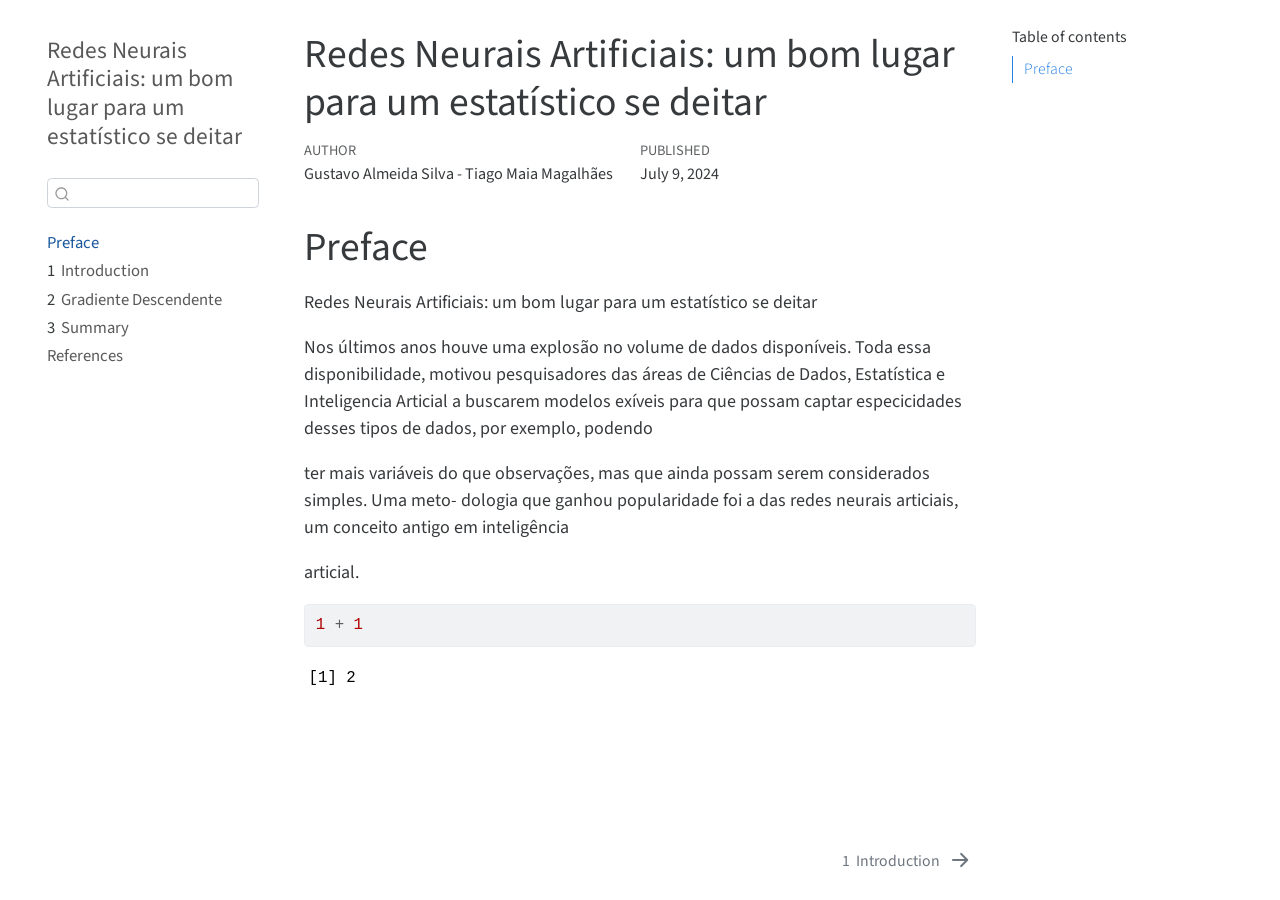
==== _book/index.html @ d8105ece "inital commit" ====
<!DOCTYPE html>
<html xmlns="http://www.w3.org/1999/xhtml" lang="en" xml:lang="en"><head>

<meta charset="utf-8">
<meta name="generator" content="quarto-1.2.280">

<meta name="viewport" content="width=device-width, initial-scale=1.0, user-scalable=yes">

<meta name="author" content="Gustavo Almeida Silva - Tiago Maia Magalhães">
<meta name="dcterms.date" content="2024-07-09">

<title>Redes Neurais Artificiais: um bom lugar para um estatístico se deitar</title>
<style>
code{white-space: pre-wrap;}
span.smallcaps{font-variant: small-caps;}
div.columns{display: flex; gap: min(4vw, 1.5em);}
div.column{flex: auto; overflow-x: auto;}
div.hanging-indent{margin-left: 1.5em; text-indent: -1.5em;}
ul.task-list{list-style: none;}
ul.task-list li input[type="checkbox"] {
  width: 0.8em;
  margin: 0 0.8em 0.2em -1.6em;
  vertical-align: middle;
}
pre > code.sourceCode { white-space: pre; position: relative; }
pre > code.sourceCode > span { display: inline-block; line-height: 1.25; }
pre > code.sourceCode > span:empty { height: 1.2em; }
.sourceCode { overflow: visible; }
code.sourceCode > span { color: inherit; text-decoration: inherit; }
div.sourceCode { margin: 1em 0; }
pre.sourceCode { margin: 0; }
@media screen {
div.sourceCode { overflow: auto; }
}
@media print {
pre > code.sourceCode { white-space: pre-wrap; }
pre > code.sourceCode > span { text-indent: -5em; padding-left: 5em; }
}
pre.numberSource code
  { counter-reset: source-line 0; }
pre.numberSource code > span
  { position: relative; left: -4em; counter-increment: source-line; }
pre.numberSource code > span > a:first-child::before
  { content: counter(source-line);
    position: relative; left: -1em; text-align: right; vertical-align: baseline;
    border: none; display: inline-block;
    -webkit-touch-callout: none; -webkit-user-select: none;
    -khtml-user-select: none; -moz-user-select: none;
    -ms-user-select: none; user-select: none;
    padding: 0 4px; width: 4em;
    color: #aaaaaa;
  }
pre.numberSource { margin-left: 3em; border-left: 1px solid #aaaaaa;  padding-left: 4px; }
div.sourceCode
  {   }
@media screen {
pre > code.sourceCode > span > a:first-child::before { text-decoration: underline; }
}
code span.al { color: #ff0000; font-weight: bold; } /* Alert */
code span.an { color: #60a0b0; font-weight: bold; font-style: italic; } /* Annotation */
code span.at { color: #7d9029; } /* Attribute */
code span.bn { color: #40a070; } /* BaseN */
code span.bu { color: #008000; } /* BuiltIn */
code span.cf { color: #007020; font-weight: bold; } /* ControlFlow */
code span.ch { color: #4070a0; } /* Char */
code span.cn { color: #880000; } /* Constant */
code span.co { color: #60a0b0; font-style: italic; } /* Comment */
code span.cv { color: #60a0b0; font-weight: bold; font-style: italic; } /* CommentVar */
code span.do { color: #ba2121; font-style: italic; } /* Documentation */
code span.dt { color: #902000; } /* DataType */
code span.dv { color: #40a070; } /* DecVal */
code span.er { color: #ff0000; font-weight: bold; } /* Error */
code span.ex { } /* Extension */
code span.fl { color: #40a070; } /* Float */
code span.fu { color: #06287e; } /* Function */
code span.im { color: #008000; font-weight: bold; } /* Import */
code span.in { color: #60a0b0; font-weight: bold; font-style: italic; } /* Information */
code span.kw { color: #007020; font-weight: bold; } /* Keyword */
code span.op { color: #666666; } /* Operator */
code span.ot { color: #007020; } /* Other */
code span.pp { color: #bc7a00; } /* Preprocessor */
code span.sc { color: #4070a0; } /* SpecialChar */
code span.ss { color: #bb6688; } /* SpecialString */
code span.st { color: #4070a0; } /* String */
code span.va { color: #19177c; } /* Variable */
code span.vs { color: #4070a0; } /* VerbatimString */
code span.wa { color: #60a0b0; font-weight: bold; font-style: italic; } /* Warning */
</style>


<script src="site_libs/quarto-nav/quarto-nav.js"></script>
<script src="site_libs/quarto-nav/headroom.min.js"></script>
<script src="site_libs/clipboard/clipboard.min.js"></script>
<script src="site_libs/quarto-search/autocomplete.umd.js"></script>
<script src="site_libs/quarto-search/fuse.min.js"></script>
<script src="site_libs/quarto-search/quarto-search.js"></script>
<meta name="quarto:offset" content="./">
<link href="./intro.html" rel="next">
<script src="site_libs/quarto-html/quarto.js"></script>
<script src="site_libs/quarto-html/popper.min.js"></script>
<script src="site_libs/quarto-html/tippy.umd.min.js"></script>
<script src="site_libs/quarto-html/anchor.min.js"></script>
<link href="site_libs/quarto-html/tippy.css" rel="stylesheet">
<link href="site_libs/quarto-html/quarto-syntax-highlighting.css" rel="stylesheet" id="quarto-text-highlighting-styles">
<script src="site_libs/bootstrap/bootstrap.min.js"></script>
<link href="site_libs/bootstrap/bootstrap-icons.css" rel="stylesheet">
<link href="site_libs/bootstrap/bootstrap.min.css" rel="stylesheet" id="quarto-bootstrap" data-mode="light">
<script id="quarto-search-options" type="application/json">{
  "location": "sidebar",
  "copy-button": false,
  "collapse-after": 3,
  "panel-placement": "start",
  "type": "textbox",
  "limit": 20,
  "language": {
    "search-no-results-text": "No results",
    "search-matching-documents-text": "matching documents",
    "search-copy-link-title": "Copy link to search",
    "search-hide-matches-text": "Hide additional matches",
    "search-more-match-text": "more match in this document",
    "search-more-matches-text": "more matches in this document",
    "search-clear-button-title": "Clear",
    "search-detached-cancel-button-title": "Cancel",
    "search-submit-button-title": "Submit"
  }
}</script>


</head>

<body class="nav-sidebar floating">

<div id="quarto-search-results"></div>
  <header id="quarto-header" class="headroom fixed-top">
  <nav class="quarto-secondary-nav" data-bs-toggle="collapse" data-bs-target="#quarto-sidebar" aria-controls="quarto-sidebar" aria-expanded="false" aria-label="Toggle sidebar navigation" onclick="if (window.quartoToggleHeadroom) { window.quartoToggleHeadroom(); }">
    <div class="container-fluid d-flex justify-content-between">
      <h1 class="quarto-secondary-nav-title">Redes Neurais Artificiais: um bom lugar para um estatístico se deitar</h1>
      <button type="button" class="quarto-btn-toggle btn" aria-label="Show secondary navigation">
        <i class="bi bi-chevron-right"></i>
      </button>
    </div>
  </nav>
</header>
<!-- content -->
<div id="quarto-content" class="quarto-container page-columns page-rows-contents page-layout-article">
<!-- sidebar -->
  <nav id="quarto-sidebar" class="sidebar collapse sidebar-navigation floating overflow-auto">
    <div class="pt-lg-2 mt-2 text-left sidebar-header">
    <div class="sidebar-title mb-0 py-0">
      <a href="./">Redes Neurais Artificiais: um bom lugar para um estatístico se deitar</a> 
    </div>
      </div>
      <div class="mt-2 flex-shrink-0 align-items-center">
        <div class="sidebar-search">
        <div id="quarto-search" class="" title="Search"></div>
        </div>
      </div>
    <div class="sidebar-menu-container"> 
    <ul class="list-unstyled mt-1">
        <li class="sidebar-item">
  <div class="sidebar-item-container"> 
  <a href="./index.html" class="sidebar-item-text sidebar-link active">Preface</a>
  </div>
</li>
        <li class="sidebar-item">
  <div class="sidebar-item-container"> 
  <a href="./intro.html" class="sidebar-item-text sidebar-link"><span class="chapter-number">1</span>&nbsp; <span class="chapter-title">Introduction</span></a>
  </div>
</li>
        <li class="sidebar-item">
  <div class="sidebar-item-container"> 
  <a href="./GD.html" class="sidebar-item-text sidebar-link"><span class="chapter-number">2</span>&nbsp; <span class="chapter-title">Gradiente Descendente</span></a>
  </div>
</li>
        <li class="sidebar-item">
  <div class="sidebar-item-container"> 
  <a href="./summary.html" class="sidebar-item-text sidebar-link"><span class="chapter-number">3</span>&nbsp; <span class="chapter-title">Summary</span></a>
  </div>
</li>
        <li class="sidebar-item">
  <div class="sidebar-item-container"> 
  <a href="./references.html" class="sidebar-item-text sidebar-link">References</a>
  </div>
</li>
    </ul>
    </div>
</nav>
<!-- margin-sidebar -->
    <div id="quarto-margin-sidebar" class="sidebar margin-sidebar">
        <nav id="TOC" role="doc-toc" class="toc-active">
    <h2 id="toc-title">Table of contents</h2>
   
  <ul>
  <li><a href="#preface" id="toc-preface" class="nav-link active" data-scroll-target="#preface">Preface</a></li>
  </ul>
</nav>
    </div>
<!-- main -->
<main class="content" id="quarto-document-content">

<header id="title-block-header" class="quarto-title-block default">
<div class="quarto-title">
<h1 class="title d-none d-lg-block">Redes Neurais Artificiais: um bom lugar para um estatístico se deitar</h1>
</div>



<div class="quarto-title-meta">

    <div>
    <div class="quarto-title-meta-heading">Author</div>
    <div class="quarto-title-meta-contents">
             <p>Gustavo Almeida Silva - Tiago Maia Magalhães </p>
          </div>
  </div>
    
    <div>
    <div class="quarto-title-meta-heading">Published</div>
    <div class="quarto-title-meta-contents">
      <p class="date">July 9, 2024</p>
    </div>
  </div>
  
    
  </div>
  

</header>

<section id="preface" class="level1 unnumbered">
<h1 class="unnumbered">Preface</h1>
<p>Redes Neurais Artificiais: um bom lugar para um estatístico se deitar</p>
<p>Nos últimos anos houve uma explosão no volume de dados disponíveis. Toda essa disponibilidade, motivou pesquisadores das áreas de Ciências de Dados, Estatística e Inteligencia Articial a buscarem modelos exíveis para que possam captar especicidades desses tipos de dados, por exemplo, podendo</p>
<p>ter mais variáveis do que observações, mas que ainda possam serem considerados simples. Uma meto- dologia que ganhou popularidade foi a das redes neurais articiais, um conceito antigo em inteligência</p>
<p>articial.</p>
<div class="cell">
<div class="sourceCode cell-code" id="cb1"><pre class="sourceCode r code-with-copy"><code class="sourceCode r"><span id="cb1-1"><a href="#cb1-1" aria-hidden="true" tabindex="-1"></a><span class="dv">1</span> <span class="sc">+</span> <span class="dv">1</span></span></code><button title="Copy to Clipboard" class="code-copy-button"><i class="bi"></i></button></pre></div>
<div class="cell-output cell-output-stdout">
<pre><code>[1] 2</code></pre>
</div>
</div>


</section>

</main> <!-- /main -->
<script id="quarto-html-after-body" type="application/javascript">
window.document.addEventListener("DOMContentLoaded", function (event) {
  const toggleBodyColorMode = (bsSheetEl) => {
    const mode = bsSheetEl.getAttribute("data-mode");
    const bodyEl = window.document.querySelector("body");
    if (mode === "dark") {
      bodyEl.classList.add("quarto-dark");
      bodyEl.classList.remove("quarto-light");
    } else {
      bodyEl.classList.add("quarto-light");
      bodyEl.classList.remove("quarto-dark");
    }
  }
  const toggleBodyColorPrimary = () => {
    const bsSheetEl = window.document.querySelector("link#quarto-bootstrap");
    if (bsSheetEl) {
      toggleBodyColorMode(bsSheetEl);
    }
  }
  toggleBodyColorPrimary();  
  const icon = "";
  const anchorJS = new window.AnchorJS();
  anchorJS.options = {
    placement: 'right',
    icon: icon
  };
  anchorJS.add('.anchored');
  const clipboard = new window.ClipboardJS('.code-copy-button', {
    target: function(trigger) {
      return trigger.previousElementSibling;
    }
  });
  clipboard.on('success', function(e) {
    // button target
    const button = e.trigger;
    // don't keep focus
    button.blur();
    // flash "checked"
    button.classList.add('code-copy-button-checked');
    var currentTitle = button.getAttribute("title");
    button.setAttribute("title", "Copied!");
    let tooltip;
    if (window.bootstrap) {
      button.setAttribute("data-bs-toggle", "tooltip");
      button.setAttribute("data-bs-placement", "left");
      button.setAttribute("data-bs-title", "Copied!");
      tooltip = new bootstrap.Tooltip(button, 
        { trigger: "manual", 
          customClass: "code-copy-button-tooltip",
          offset: [0, -8]});
      tooltip.show();    
    }
    setTimeout(function() {
      if (tooltip) {
        tooltip.hide();
        button.removeAttribute("data-bs-title");
        button.removeAttribute("data-bs-toggle");
        button.removeAttribute("data-bs-placement");
      }
      button.setAttribute("title", currentTitle);
      button.classList.remove('code-copy-button-checked');
    }, 1000);
    // clear code selection
    e.clearSelection();
  });
  function tippyHover(el, contentFn) {
    const config = {
      allowHTML: true,
      content: contentFn,
      maxWidth: 500,
      delay: 100,
      arrow: false,
      appendTo: function(el) {
          return el.parentElement;
      },
      interactive: true,
      interactiveBorder: 10,
      theme: 'quarto',
      placement: 'bottom-start'
    };
    window.tippy(el, config); 
  }
  const noterefs = window.document.querySelectorAll('a[role="doc-noteref"]');
  for (var i=0; i<noterefs.length; i++) {
    const ref = noterefs[i];
    tippyHover(ref, function() {
      // use id or data attribute instead here
      let href = ref.getAttribute('data-footnote-href') || ref.getAttribute('href');
      try { href = new URL(href).hash; } catch {}
      const id = href.replace(/^#\/?/, "");
      const note = window.document.getElementById(id);
      return note.innerHTML;
    });
  }
  const findCites = (el) => {
    const parentEl = el.parentElement;
    if (parentEl) {
      const cites = parentEl.dataset.cites;
      if (cites) {
        return {
          el,
          cites: cites.split(' ')
        };
      } else {
        return findCites(el.parentElement)
      }
    } else {
      return undefined;
    }
  };
  var bibliorefs = window.document.querySelectorAll('a[role="doc-biblioref"]');
  for (var i=0; i<bibliorefs.length; i++) {
    const ref = bibliorefs[i];
    const citeInfo = findCites(ref);
    if (citeInfo) {
      tippyHover(citeInfo.el, function() {
        var popup = window.document.createElement('div');
        citeInfo.cites.forEach(function(cite) {
          var citeDiv = window.document.createElement('div');
          citeDiv.classList.add('hanging-indent');
          citeDiv.classList.add('csl-entry');
          var biblioDiv = window.document.getElementById('ref-' + cite);
          if (biblioDiv) {
            citeDiv.innerHTML = biblioDiv.innerHTML;
          }
          popup.appendChild(citeDiv);
        });
        return popup.innerHTML;
      });
    }
  }
});
</script>
<nav class="page-navigation">
  <div class="nav-page nav-page-previous">
  </div>
  <div class="nav-page nav-page-next">
      <a href="./intro.html" class="pagination-link">
        <span class="nav-page-text"><span class="chapter-number">1</span>&nbsp; <span class="chapter-title">Introduction</span></span> <i class="bi bi-arrow-right-short"></i>
      </a>
  </div>
</nav>
</div> <!-- /content -->



</body></html>
---- _book/site_libs/quarto-html/tippy.css ----
.tippy-box[data-animation=fade][data-state=hidden]{opacity:0}[data-tippy-root]{max-width:calc(100vw - 10px)}.tippy-box{position:relative;background-color:#333;color:#fff;border-radius:4px;font-size:14px;line-height:1.4;white-space:normal;outline:0;transition-property:transform,visibility,opacity}.tippy-box[data-placement^=top]>.tippy-arrow{bottom:0}.tippy-box[data-placement^=top]>.tippy-arrow:before{bottom:-7px;left:0;border-width:8px 8px 0;border-top-color:initial;transform-origin:center top}.tippy-box[data-placement^=bottom]>.tippy-arrow{top:0}.tippy-box[data-placement^=bottom]>.tippy-arrow:before{top:-7px;left:0;border-width:0 8px 8px;border-bottom-color:initial;transform-origin:center bottom}.tippy-box[data-placement^=left]>.tippy-arrow{right:0}.tippy-box[data-placement^=left]>.tippy-arrow:before{border-width:8px 0 8px 8px;border-left-color:initial;right:-7px;transform-origin:center left}.tippy-box[data-placement^=right]>.tippy-arrow{left:0}.tippy-box[data-placement^=right]>.tippy-arrow:before{left:-7px;border-width:8px 8px 8px 0;border-right-color:initial;transform-origin:center right}.tippy-box[data-inertia][data-state=visible]{transition-timing-function:cubic-bezier(.54,1.5,.38,1.11)}.tippy-arrow{width:16px;height:16px;color:#333}.tippy-arrow:before{content:"";position:absolute;border-color:transparent;border-style:solid}.tippy-content{position:relative;padding:5px 9px;z-index:1}
---- _book/site_libs/quarto-html/quarto-syntax-highlighting.css ----
/* quarto syntax highlight colors */
:root {
  --quarto-hl-ot-color: #003B4F;
  --quarto-hl-at-color: #657422;
  --quarto-hl-ss-color: #20794D;
  --quarto-hl-an-color: #5E5E5E;
  --quarto-hl-fu-color: #4758AB;
  --quarto-hl-st-color: #20794D;
  --quarto-hl-cf-color: #003B4F;
  --quarto-hl-op-color: #5E5E5E;
  --quarto-hl-er-color: #AD0000;
  --quarto-hl-bn-color: #AD0000;
  --quarto-hl-al-color: #AD0000;
  --quarto-hl-va-color: #111111;
  --quarto-hl-bu-color: inherit;
  --quarto-hl-ex-color: inherit;
  --quarto-hl-pp-color: #AD0000;
  --quarto-hl-in-color: #5E5E5E;
  --quarto-hl-vs-color: #20794D;
  --quarto-hl-wa-color: #5E5E5E;
  --quarto-hl-do-color: #5E5E5E;
  --quarto-hl-im-color: #00769E;
  --quarto-hl-ch-color: #20794D;
  --quarto-hl-dt-color: #AD0000;
  --quarto-hl-fl-color: #AD0000;
  --quarto-hl-co-color: #5E5E5E;
  --quarto-hl-cv-color: #5E5E5E;
  --quarto-hl-cn-color: #8f5902;
  --quarto-hl-sc-color: #5E5E5E;
  --quarto-hl-dv-color: #AD0000;
  --quarto-hl-kw-color: #003B4F;
}

/* other quarto variables */
:root {
  --quarto-font-monospace: SFMono-Regular, Menlo, Monaco, Consolas, "Liberation Mono", "Courier New", monospace;
}

pre > code.sourceCode > span {
  color: #003B4F;
}

code span {
  color: #003B4F;
}

code.sourceCode > span {
  color: #003B4F;
}

div.sourceCode,
div.sourceCode pre.sourceCode {
  color: #003B4F;
}

code span.ot {
  color: #003B4F;
}

code span.at {
  color: #657422;
}

code span.ss {
  color: #20794D;
}

code span.an {
  color: #5E5E5E;
}

code span.fu {
  color: #4758AB;
}

code span.st {
  color: #20794D;
}

code span.cf {
  color: #003B4F;
}

code span.op {
  color: #5E5E5E;
}

code span.er {
  color: #AD0000;
}

code span.bn {
  color: #AD0000;
}

code span.al {
  color: #AD0000;
}

code span.va {
  color: #111111;
}

code span.pp {
  color: #AD0000;
}

code span.in {
  color: #5E5E5E;
}

code span.vs {
  color: #20794D;
}

code span.wa {
  color: #5E5E5E;
  font-style: italic;
}

code span.do {
  color: #5E5E5E;
  font-style: italic;
}

code span.im {
  color: #00769E;
}

code span.ch {
  color: #20794D;
}

code span.dt {
  color: #AD0000;
}

code span.fl {
  color: #AD0000;
}

code span.co {
  color: #5E5E5E;
}

code span.cv {
  color: #5E5E5E;
  font-style: italic;
}

code span.cn {
  color: #8f5902;
}

code span.sc {
  color: #5E5E5E;
}

code span.dv {
  color: #AD0000;
}

code span.kw {
  color: #003B4F;
}

.prevent-inlining {
  content: "</";
}

/*# sourceMappingURL=debc5d5d77c3f9108843748ff7464032.css.map */
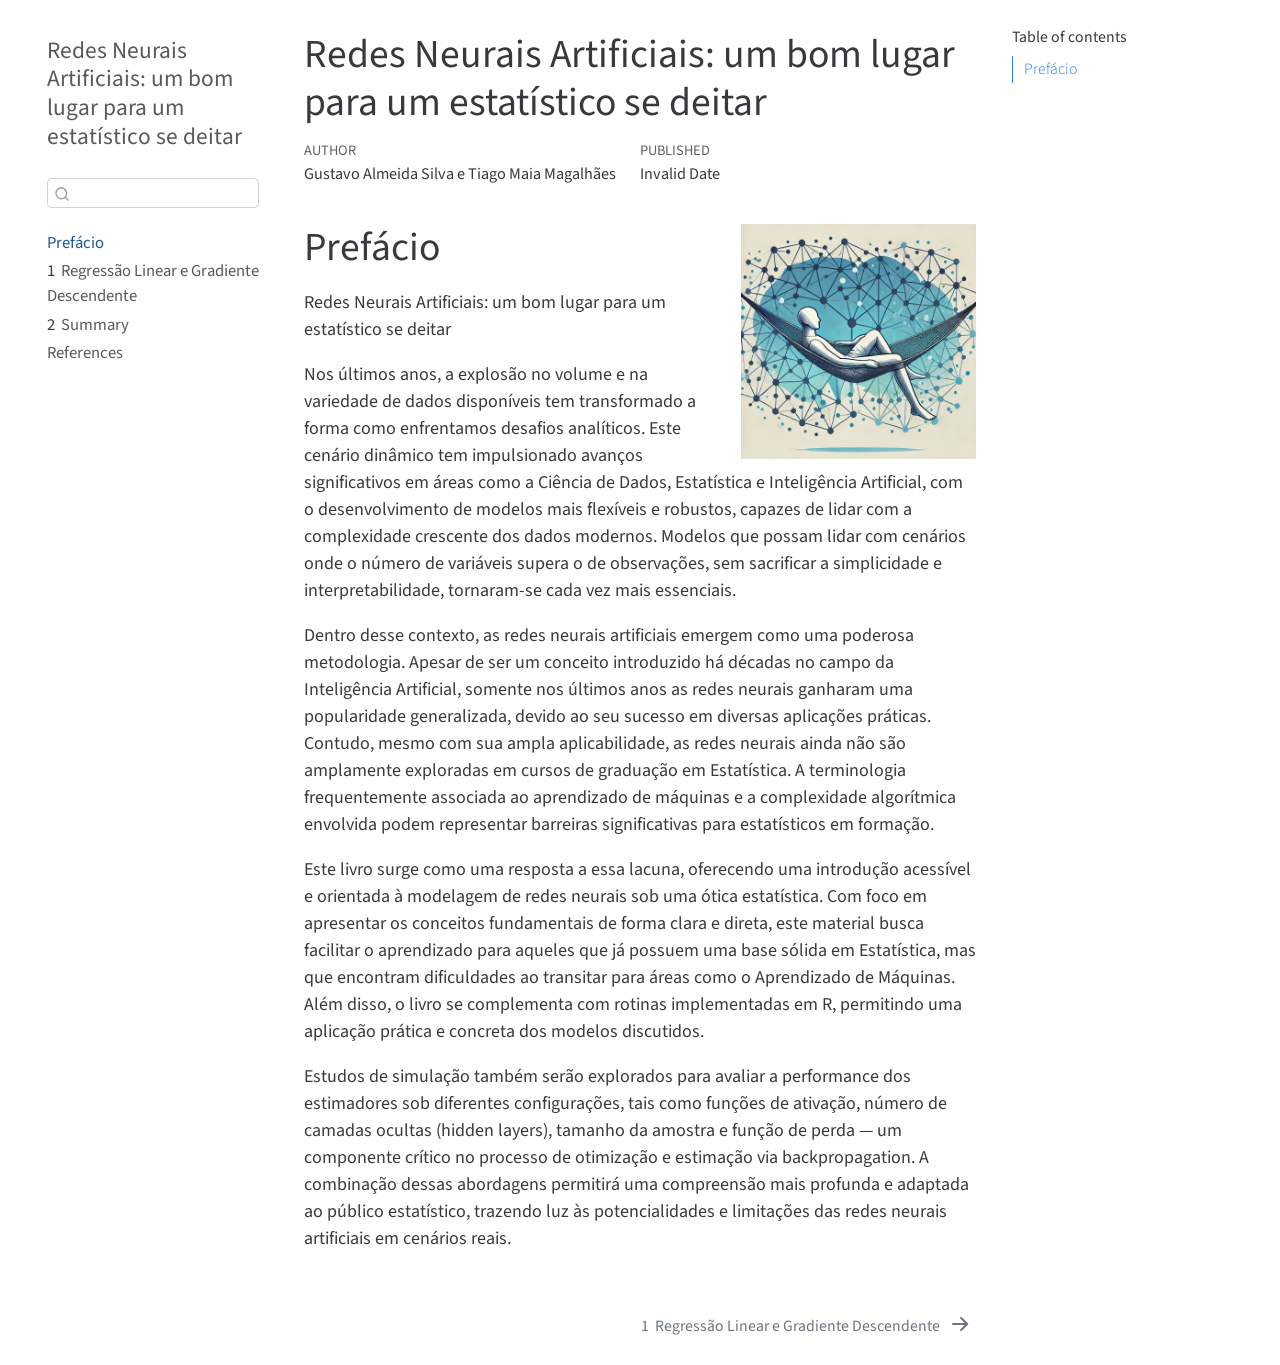
==== commit 3e700e89: "add cover and add linear regression" ====
--- a/_book/index.html
+++ b/_book/index.html
@@ -6,8 +6,7 @@
 
 <meta name="viewport" content="width=device-width, initial-scale=1.0, user-scalable=yes">
 
-<meta name="author" content="Gustavo Almeida Silva - Tiago Maia Magalhães">
-<meta name="dcterms.date" content="2024-07-09">
+<meta name="author" content="Gustavo Almeida Silva e Tiago Maia Magalhães">
 
 <title>Redes Neurais Artificiais: um bom lugar para um estatístico se deitar</title>
 <style>
@@ -22,69 +21,6 @@
   margin: 0 0.8em 0.2em -1.6em;
   vertical-align: middle;
 }
-pre > code.sourceCode { white-space: pre; position: relative; }
-pre > code.sourceCode > span { display: inline-block; line-height: 1.25; }
-pre > code.sourceCode > span:empty { height: 1.2em; }
-.sourceCode { overflow: visible; }
-code.sourceCode > span { color: inherit; text-decoration: inherit; }
-div.sourceCode { margin: 1em 0; }
-pre.sourceCode { margin: 0; }
-@media screen {
-div.sourceCode { overflow: auto; }
-}
-@media print {
-pre > code.sourceCode { white-space: pre-wrap; }
-pre > code.sourceCode > span { text-indent: -5em; padding-left: 5em; }
-}
-pre.numberSource code
-  { counter-reset: source-line 0; }
-pre.numberSource code > span
-  { position: relative; left: -4em; counter-increment: source-line; }
-pre.numberSource code > span > a:first-child::before
-  { content: counter(source-line);
-    position: relative; left: -1em; text-align: right; vertical-align: baseline;
-    border: none; display: inline-block;
-    -webkit-touch-callout: none; -webkit-user-select: none;
-    -khtml-user-select: none; -moz-user-select: none;
-    -ms-user-select: none; user-select: none;
-    padding: 0 4px; width: 4em;
-    color: #aaaaaa;
-  }
-pre.numberSource { margin-left: 3em; border-left: 1px solid #aaaaaa;  padding-left: 4px; }
-div.sourceCode
-  {   }
-@media screen {
-pre > code.sourceCode > span > a:first-child::before { text-decoration: underline; }
-}
-code span.al { color: #ff0000; font-weight: bold; } /* Alert */
-code span.an { color: #60a0b0; font-weight: bold; font-style: italic; } /* Annotation */
-code span.at { color: #7d9029; } /* Attribute */
-code span.bn { color: #40a070; } /* BaseN */
-code span.bu { color: #008000; } /* BuiltIn */
-code span.cf { color: #007020; font-weight: bold; } /* ControlFlow */
-code span.ch { color: #4070a0; } /* Char */
-code span.cn { color: #880000; } /* Constant */
-code span.co { color: #60a0b0; font-style: italic; } /* Comment */
-code span.cv { color: #60a0b0; font-weight: bold; font-style: italic; } /* CommentVar */
-code span.do { color: #ba2121; font-style: italic; } /* Documentation */
-code span.dt { color: #902000; } /* DataType */
-code span.dv { color: #40a070; } /* DecVal */
-code span.er { color: #ff0000; font-weight: bold; } /* Error */
-code span.ex { } /* Extension */
-code span.fl { color: #40a070; } /* Float */
-code span.fu { color: #06287e; } /* Function */
-code span.im { color: #008000; font-weight: bold; } /* Import */
-code span.in { color: #60a0b0; font-weight: bold; font-style: italic; } /* Information */
-code span.kw { color: #007020; font-weight: bold; } /* Keyword */
-code span.op { color: #666666; } /* Operator */
-code span.ot { color: #007020; } /* Other */
-code span.pp { color: #bc7a00; } /* Preprocessor */
-code span.sc { color: #4070a0; } /* SpecialChar */
-code span.ss { color: #bb6688; } /* SpecialString */
-code span.st { color: #4070a0; } /* String */
-code span.va { color: #19177c; } /* Variable */
-code span.vs { color: #4070a0; } /* VerbatimString */
-code span.wa { color: #60a0b0; font-weight: bold; font-style: italic; } /* Warning */
 </style>
 
 
@@ -95,7 +31,7 @@
 <script src="site_libs/quarto-search/fuse.min.js"></script>
 <script src="site_libs/quarto-search/quarto-search.js"></script>
 <meta name="quarto:offset" content="./">
-<link href="./intro.html" rel="next">
+<link href="./GD.html" rel="next">
 <script src="site_libs/quarto-html/quarto.js"></script>
 <script src="site_libs/quarto-html/popper.min.js"></script>
 <script src="site_libs/quarto-html/tippy.umd.min.js"></script>
@@ -159,22 +95,17 @@
     <ul class="list-unstyled mt-1">
         <li class="sidebar-item">
   <div class="sidebar-item-container"> 
-  <a href="./index.html" class="sidebar-item-text sidebar-link active">Preface</a>
+  <a href="./index.html" class="sidebar-item-text sidebar-link active">Prefácio</a>
   </div>
 </li>
         <li class="sidebar-item">
   <div class="sidebar-item-container"> 
-  <a href="./intro.html" class="sidebar-item-text sidebar-link"><span class="chapter-number">1</span>&nbsp; <span class="chapter-title">Introduction</span></a>
+  <a href="./GD.html" class="sidebar-item-text sidebar-link"><span class="chapter-number">1</span>&nbsp; <span class="chapter-title">Regressão Linear e Gradiente Descendente</span></a>
   </div>
 </li>
         <li class="sidebar-item">
   <div class="sidebar-item-container"> 
-  <a href="./GD.html" class="sidebar-item-text sidebar-link"><span class="chapter-number">2</span>&nbsp; <span class="chapter-title">Gradiente Descendente</span></a>
-  </div>
-</li>
-        <li class="sidebar-item">
-  <div class="sidebar-item-container"> 
-  <a href="./summary.html" class="sidebar-item-text sidebar-link"><span class="chapter-number">3</span>&nbsp; <span class="chapter-title">Summary</span></a>
+  <a href="./summary.html" class="sidebar-item-text sidebar-link"><span class="chapter-number">2</span>&nbsp; <span class="chapter-title">Summary</span></a>
   </div>
 </li>
         <li class="sidebar-item">
@@ -191,7 +122,7 @@
     <h2 id="toc-title">Table of contents</h2>
    
   <ul>
-  <li><a href="#preface" id="toc-preface" class="nav-link active" data-scroll-target="#preface">Preface</a></li>
+  <li><a href="#prefácio" id="toc-prefácio" class="nav-link active" data-scroll-target="#prefácio">Prefácio</a></li>
   </ul>
 </nav>
     </div>
@@ -210,14 +141,14 @@
     <div>
     <div class="quarto-title-meta-heading">Author</div>
     <div class="quarto-title-meta-contents">
-             <p>Gustavo Almeida Silva - Tiago Maia Magalhães </p>
+             <p>Gustavo Almeida Silva e Tiago Maia Magalhães </p>
           </div>
   </div>
     
     <div>
     <div class="quarto-title-meta-heading">Published</div>
     <div class="quarto-title-meta-contents">
-      <p class="date">July 9, 2024</p>
+      <p class="date">Invalid Date</p>
     </div>
   </div>
   
@@ -227,18 +158,14 @@
 
 </header>
 
-<section id="preface" class="level1 unnumbered">
-<h1 class="unnumbered">Preface</h1>
+
+<section id="prefácio" class="level1 unnumbered">
+<p><img src="capa_livro.jpg" title="Redes Neurais Artificiais: um bom lugar para um estatístico se deitar" class="quarto-cover-image img-fluid"></p><h1 class="unnumbered">Prefácio</h1>
 <p>Redes Neurais Artificiais: um bom lugar para um estatístico se deitar</p>
-<p>Nos últimos anos houve uma explosão no volume de dados disponíveis. Toda essa disponibilidade, motivou pesquisadores das áreas de Ciências de Dados, Estatística e Inteligencia Articial a buscarem modelos exíveis para que possam captar especicidades desses tipos de dados, por exemplo, podendo</p>
-<p>ter mais variáveis do que observações, mas que ainda possam serem considerados simples. Uma meto- dologia que ganhou popularidade foi a das redes neurais articiais, um conceito antigo em inteligência</p>
-<p>articial.</p>
-<div class="cell">
-<div class="sourceCode cell-code" id="cb1"><pre class="sourceCode r code-with-copy"><code class="sourceCode r"><span id="cb1-1"><a href="#cb1-1" aria-hidden="true" tabindex="-1"></a><span class="dv">1</span> <span class="sc">+</span> <span class="dv">1</span></span></code><button title="Copy to Clipboard" class="code-copy-button"><i class="bi"></i></button></pre></div>
-<div class="cell-output cell-output-stdout">
-<pre><code>[1] 2</code></pre>
-</div>
-</div>
+<p>Nos últimos anos, a explosão no volume e na variedade de dados disponíveis tem transformado a forma como enfrentamos desafios analíticos. Este cenário dinâmico tem impulsionado avanços significativos em áreas como a Ciência de Dados, Estatística e Inteligência Artificial, com o desenvolvimento de modelos mais flexíveis e robustos, capazes de lidar com a complexidade crescente dos dados modernos. Modelos que possam lidar com cenários onde o número de variáveis supera o de observações, sem sacrificar a simplicidade e interpretabilidade, tornaram-se cada vez mais essenciais.</p>
+<p>Dentro desse contexto, as redes neurais artificiais emergem como uma poderosa metodologia. Apesar de ser um conceito introduzido há décadas no campo da Inteligência Artificial, somente nos últimos anos as redes neurais ganharam uma popularidade generalizada, devido ao seu sucesso em diversas aplicações práticas. Contudo, mesmo com sua ampla aplicabilidade, as redes neurais ainda não são amplamente exploradas em cursos de graduação em Estatística. A terminologia frequentemente associada ao aprendizado de máquinas e a complexidade algorítmica envolvida podem representar barreiras significativas para estatísticos em formação.</p>
+<p>Este livro surge como uma resposta a essa lacuna, oferecendo uma introdução acessível e orientada à modelagem de redes neurais sob uma ótica estatística. Com foco em apresentar os conceitos fundamentais de forma clara e direta, este material busca facilitar o aprendizado para aqueles que já possuem uma base sólida em Estatística, mas que encontram dificuldades ao transitar para áreas como o Aprendizado de Máquinas. Além disso, o livro se complementa com rotinas implementadas em R, permitindo uma aplicação prática e concreta dos modelos discutidos.</p>
+<p>Estudos de simulação também serão explorados para avaliar a performance dos estimadores sob diferentes configurações, tais como funções de ativação, número de camadas ocultas (hidden layers), tamanho da amostra e função de perda — um componente crítico no processo de otimização e estimação via backpropagation. A combinação dessas abordagens permitirá uma compreensão mais profunda e adaptada ao público estatístico, trazendo luz às potencialidades e limitações das redes neurais artificiais em cenários reais.</p>
 
 
 </section>
@@ -381,8 +308,8 @@
   <div class="nav-page nav-page-previous">
   </div>
   <div class="nav-page nav-page-next">
-      <a href="./intro.html" class="pagination-link">
-        <span class="nav-page-text"><span class="chapter-number">1</span>&nbsp; <span class="chapter-title">Introduction</span></span> <i class="bi bi-arrow-right-short"></i>
+      <a href="./GD.html" class="pagination-link">
+        <span class="nav-page-text"><span class="chapter-number">1</span>&nbsp; <span class="chapter-title">Regressão Linear e Gradiente Descendente</span></span> <i class="bi bi-arrow-right-short"></i>
       </a>
   </div>
 </nav>
